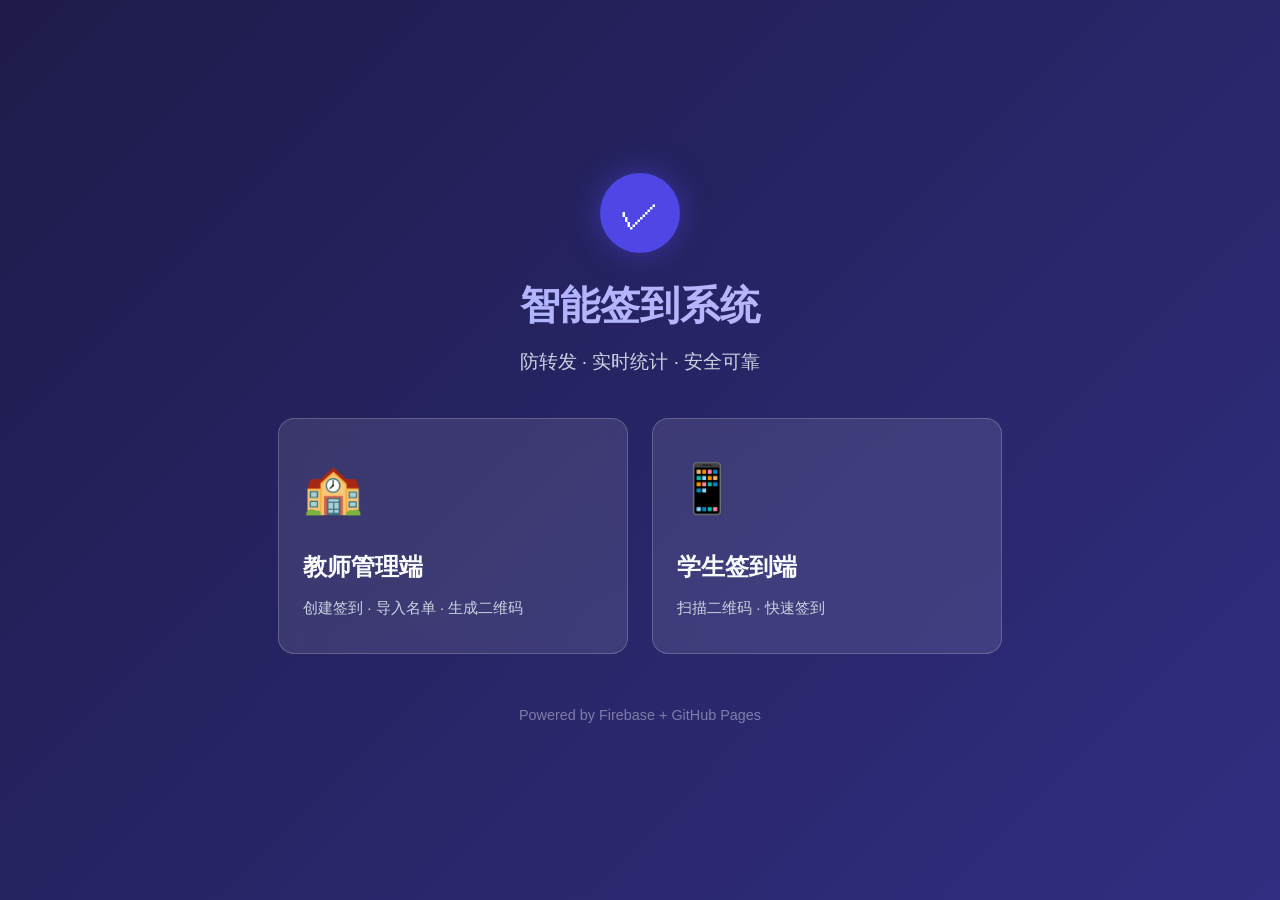
==== index.html @ e2896d46 "Initial commit: Smart Check-in System" ====
<!DOCTYPE html>
<html lang="zh-CN">
<head>
  <meta charset="UTF-8">
  <meta name="viewport" content="width=device-width, initial-scale=1.0">
  <title>智能签到系统</title>
  <link rel="stylesheet" href="css/style.css">
</head>
<body class="entry-page">
  <div class="entry-container">
    <div class="logo-area">
      <div class="logo-icon">✓</div>
      <h1>智能签到系统</h1>
      <p class="subtitle">防转发 · 实时统计 · 安全可靠</p>
    </div>
    <div class="role-cards">
      <a href="admin.html" class="role-card admin-card">
        <div class="card-icon">🏫</div>
        <div class="card-title">教师管理端</div>
        <div class="card-desc">创建签到 · 导入名单 · 生成二维码</div>
        <div class="card-arrow">→</div>
      </a>
      <a href="checkin.html" class="role-card student-card">
        <div class="card-icon">📱</div>
        <div class="card-title">学生签到端</div>
        <div class="card-desc">扫描二维码 · 快速签到</div>
        <div class="card-arrow">→</div>
      </a>
    </div>
    <div class="entry-footer">
      <span>Powered by Firebase + GitHub Pages</span>
    </div>
  </div>
</body>
</html>
---- css/style.css ----
:root {
  --primary-color: #4f46e5;
  --primary-hover: #4338ca;
  --success-color: #10b981;
  --danger-color: #ef4444;
  --warn-color: #f59e0b;
  --bg-gradient: linear-gradient(135deg, #1e1b4b 0%, #312e81 100%);
  --card-bg: rgba(255, 255, 255, 0.1);
  --card-border: rgba(255, 255, 255, 0.2);
  --text-main: #f8fafc;
  --text-muted: #cbd5e1;
  --border-radius: 16px;
  --transition: all 0.3s ease;
}

* {
  box-sizing: border-box;
  margin: 0;
  padding: 0;
  font-family: 'Inter', -apple-system, BlinkMacSystemFont, "Segoe UI", Roboto, Helvetica, Arial, sans-serif;
}

body {
  background: var(--bg-gradient);
  color: var(--text-main);
  min-height: 100vh;
  line-height: 1.6;
  overflow-x: hidden;
}

/* Glassmorphism utilities */
.glass-card {
  background: var(--card-bg);
  backdrop-filter: blur(12px);
  -webkit-backdrop-filter: blur(12px);
  border: 1px solid var(--card-border);
  border-radius: var(--border-radius);
  padding: 24px;
  box-shadow: 0 8px 32px 0 rgba(0, 0, 0, 0.2);
}

/* Entry Page */
.entry-page {
  display: flex;
  align-items: center;
  justify-content: center;
  padding: 20px;
}

.entry-container {
  max-width: 800px;
  width: 100%;
  text-align: center;
}

.logo-area {
  margin-bottom: 40px;
  animation: fadeInDown 0.8s ease-out;
}

.logo-icon {
  width: 80px;
  height: 80px;
  background: var(--primary-color);
  border-radius: 50%;
  display: flex;
  align-items: center;
  justify-content: center;
  font-size: 40px;
  margin: 0 auto 20px;
  box-shadow: 0 0 30px rgba(79, 70, 229, 0.5);
}

.logo-area h1 {
  font-size: 2.5rem;
  font-weight: 700;
  margin-bottom: 10px;
  background: linear-gradient(to right, #a5b4fc, #c4b5fd);
  -webkit-background-clip: text;
  -webkit-text-fill-color: transparent;
}

.subtitle {
  color: var(--text-muted);
  font-size: 1.2rem;
}

.role-cards {
  display: flex;
  gap: 24px;
  justify-content: center;
  flex-wrap: wrap;
  animation: fadeInUp 0.8s ease-out 0.2s both;
}

.role-card {
  flex: 1;
  min-width: 280px;
  max-width: 350px;
  background: var(--card-bg);
  backdrop-filter: blur(12px);
  border: 1px solid var(--card-border);
  border-radius: var(--border-radius);
  padding: 32px 24px;
  text-decoration: none;
  color: var(--text-main);
  transition: var(--transition);
  position: relative;
  overflow: hidden;
  text-align: left;
}

.role-card:hover {
  transform: translateY(-10px);
  background: rgba(255, 255, 255, 0.15);
  box-shadow: 0 15px 30px rgba(0,0,0,0.3);
  border-color: rgba(255, 255, 255, 0.3);
}

.admin-card:hover { border-bottom: 4px solid var(--primary-color); }
.student-card:hover { border-bottom: 4px solid var(--success-color); }

.card-icon {
  font-size: 48px;
  margin-bottom: 20px;
}

.card-title {
  font-size: 1.5rem;
  font-weight: 600;
  margin-bottom: 10px;
}

.card-desc {
  color: var(--text-muted);
  font-size: 0.95rem;
}

.card-arrow {
  position: absolute;
  bottom: 32px;
  right: 24px;
  font-size: 24px;
  opacity: 0;
  transform: translateX(-10px);
  transition: var(--transition);
}

.role-card:hover .card-arrow {
  opacity: 1;
  transform: translateX(0);
}

.entry-footer {
  margin-top: 50px;
  color: rgba(255,255,255,0.4);
  font-size: 0.9rem;
  animation: fadeIn 1s ease-out 0.5s both;
}

/* Buttons & Forms */
.btn {
  padding: 12px 24px;
  border-radius: 8px;
  border: none;
  font-weight: 600;
  font-size: 1rem;
  cursor: pointer;
  transition: var(--transition);
  display: inline-flex;
  align-items: center;
  justify-content: center;
  gap: 8px;
}

.btn-primary {
  background: var(--primary-color);
  color: white;
}
.btn-primary:hover { background: var(--primary-hover); box-shadow: 0 0 15px rgba(79, 70, 229, 0.5); }

.btn-success { background: var(--success-color); color: white; }
.btn-success:hover { background: #059669; box-shadow: 0 0 15px rgba(16, 185, 129, 0.5); }

.btn-danger { background: var(--danger-color); color: white; }
.btn-danger:hover { background: #dc2626; box-shadow: 0 0 15px rgba(239, 68, 68, 0.5); }

.btn-outline { background: transparent; border: 1px solid var(--card-border); color: var(--text-main); }
.btn-outline:hover { background: rgba(255,255,255,0.1); }

.btn-full { width: 100%; }
.btn-sm { padding: 8px 16px; font-size: 0.9rem; }

.form-group {
  margin-bottom: 20px;
  text-align: left;
}

.form-group label {
  display: block;
  margin-bottom: 8px;
  color: var(--text-muted);
  font-size: 0.95rem;
}

input[type="text"],
input[type="password"],
input[type="number"],
select {
  width: 100%;
  padding: 12px 16px;
  border-radius: 8px;
  border: 1px solid var(--card-border);
  background: rgba(0, 0, 0, 0.2);
  color: white;
  font-size: 1rem;
  transition: var(--transition);
}

input:focus, select:focus {
  outline: none;
  border-color: var(--primary-color);
  box-shadow: 0 0 0 2px rgba(79, 70, 229, 0.3);
  background: rgba(0, 0, 0, 0.3);
}

/* Animations */
@keyframes fadeInDown {
  from { opacity: 0; transform: translateY(-20px); }
  to { opacity: 1; transform: translateY(0); }
}
@keyframes fadeInUp {
  from { opacity: 0; transform: translateY(20px); }
  to { opacity: 1; transform: translateY(0); }
}
@keyframes fadeIn {
  from { opacity: 0; }
  to { opacity: 1; }
}

/* Overlay & Login */
.overlay {
  position: fixed;
  top: 0; left: 0; right: 0; bottom: 0;
  background: rgba(0,0,0,0.8);
  backdrop-filter: blur(5px);
  z-index: 1000;
  display: flex;
  align-items: center;
  justify-content: center;
  opacity: 0;
  pointer-events: none;
  transition: opacity 0.3s ease;
}
.overlay.active {
  opacity: 1;
  pointer-events: auto;
}

.login-card {
  width: 100%;
  max-width: 400px;
  text-align: center;
}

.login-logo { font-size: 48px; margin-bottom: 16px; }
.login-subtitle { color: var(--text-muted); margin-bottom: 24px; }
.error-msg { color: #fca5a5; background: rgba(239, 68, 68, 0.2); padding: 10px; border-radius: 8px; margin-top: 16px; font-size: 0.9rem;}
.login-hint { margin-top: 20px; font-size: 0.85rem; color: var(--text-muted); }

/* Admin Layout */
.admin-layout {
  display: flex;
  height: 100vh;
}
.admin-layout.hidden, .hidden { display: none !important; }

.sidebar {
  width: 260px;
  background: rgba(15, 23, 42, 0.6);
  backdrop-filter: blur(20px);
  border-right: 1px solid var(--card-border);
  display: flex;
  flex-direction: column;
}

.sidebar-logo {
  padding: 24px;
  display: flex;
  align-items: center;
  gap: 12px;
  font-size: 1.25rem;
  font-weight: 700;
  border-bottom: 1px solid var(--card-border);
}

.logo-mark {
  background: var(--primary-color);
  width: 32px; height: 32px;
  border-radius: 8px;
  display: flex; align-items: center; justify-content: center;
}

.nav-menu {
  list-style: none;
  padding: 24px 12px;
  flex: 1;
}

.nav-item {
  padding: 12px 16px;
  margin-bottom: 8px;
  border-radius: 8px;
  cursor: pointer;
  display: flex;
  align-items: center;
  gap: 12px;
  color: var(--text-muted);
  transition: var(--transition);
}

.nav-item:hover { background: rgba(255,255,255,0.05); color: white; }
.nav-item.active { background: var(--primary-color); color: white; box-shadow: 0 4px 12px rgba(79, 70, 229, 0.3); }

.sidebar-footer {
  padding: 24px;
  border-top: 1px solid var(--card-border);
}

.btn-logout {
  width: 100%;
  padding: 10px;
  background: transparent;
  border: 1px solid rgba(255,255,255,0.2);
  color: #fca5a5;
  border-radius: 8px;
  cursor: pointer;
  transition: var(--transition);
}
.btn-logout:hover { background: rgba(239, 68, 68, 0.2); }

.main-content {
  flex: 1;
  display: flex;
  flex-direction: column;
  overflow: hidden;
}

.content-header {
  padding: 24px 40px;
  display: flex;
  justify-content: space-between;
  align-items: center;
  border-bottom: 1px solid var(--card-border);
  background: rgba(0,0,0,0.1);
}

.header-left { display: flex; align-items: center; gap: 16px; }
.status-badge {
  padding: 4px 12px;
  border-radius: 20px;
  font-size: 0.85rem;
  font-weight: 600;
}
.status-badge.inactive { background: rgba(255,255,255,0.1); color: var(--text-muted); }
.status-badge.active { background: rgba(16, 185, 129, 0.2); color: #34d399; animation: pulse 2s infinite; }

@keyframes pulse {
  0% { box-shadow: 0 0 0 0 rgba(52, 211, 153, 0.4); }
  70% { box-shadow: 0 0 0 10px rgba(52, 211, 153, 0); }
  100% { box-shadow: 0 0 0 0 rgba(52, 211, 153, 0); }
}

.tab-content {
  flex: 1;
  padding: 32px 40px;
  overflow-y: auto;
  display: none;
}
.tab-content.active { display: block; animation: fadeIn 0.4s ease; }

/* Dashboard Grid */
.section-grid {
  display: grid;
  grid-template-columns: 1fr 1fr;
  gap: 24px;
  margin-bottom: 24px;
}

.card-title-sm {
  font-size: 1.1rem;
  font-weight: 600;
  margin-bottom: 20px;
  display: flex;
  align-items: center;
  gap: 8px;
}

/* QR Code Section */
.qr-card { text-align: center; display: flex; flex-direction: column; }
.qr-placeholder {
  flex: 1; display: flex; flex-direction: column; align-items: center; justify-content: center;
  color: var(--text-muted); border: 2px dashed var(--card-border); border-radius: 12px;
  min-height: 250px;
}
.qr-placeholder-icon { font-size: 48px; margin-bottom: 16px; opacity: 0.5; }

.qr-container { padding: 20px 0; }
#qrcode { background: white; padding: 16px; border-radius: 12px; display: inline-block; margin-bottom: 20px; }
.qr-info { background: rgba(0,0,0,0.2); border-radius: 8px; padding: 16px; }
.qr-countdown { font-size: 1.2rem; margin-bottom: 8px; }
.countdown-num { font-size: 1.5rem; font-weight: bold; color: var(--warn-color); padding: 0 8px; }
.qr-warning { font-size: 0.85rem; color: #fca5a5; }

/* Stats Strip */
.stats-strip {
  display: flex;
  justify-content: space-between;
  align-items: center;
  margin-bottom: 24px;
  padding: 20px 40px;
}
.stat-item { text-align: center; flex: 1; }
.stat-num { font-size: 2.5rem; font-weight: 700; margin-bottom: 4px; }
.stat-label { color: var(--text-muted); font-size: 0.9rem; }
.stat-divider { width: 1px; height: 50px; background: var(--card-border); }
.stat-item.present .stat-num { color: #34d399; }
.stat-item.absent .stat-num { color: #f87171; }

/* Feed */
.feed-header { display: flex; justify-content: space-between; align-items: center; margin-bottom: 16px; }
.checkin-feed { max-height: 300px; overflow-y: auto; border-radius: 8px; background: rgba(0,0,0,0.1); }
.feed-empty { padding: 40px; text-align: center; color: var(--text-muted); }
.feed-item {
  display: flex; justify-content: space-between; padding: 12px 16px;
  border-bottom: 1px solid var(--card-border); animation: fadeInDown 0.3s ease;
}
.feed-item:last-child { border-bottom: none; }
.feed-item-info { display: flex; align-items: center; gap: 12px; }
.feed-item-avatar { width: 32px; height: 32px; border-radius: 50%; background: var(--primary-color); display: flex; align-items: center; justify-content: center; font-size: 0.85rem; font-weight: bold;}
.feed-item-time { color: var(--text-muted); font-size: 0.85rem; }

/* Upload Area */
.upload-area {
  border: 2px dashed rgba(255,255,255,0.3); border-radius: 12px; padding: 40px 20px;
  text-align: center; cursor: pointer; transition: var(--transition); background: rgba(0,0,0,0.1);
  margin-bottom: 20px;
}
.upload-area:hover { border-color: var(--primary-color); background: rgba(79, 70, 229, 0.1); }
.upload-icon { font-size: 48px; margin-bottom: 16px; }
.upload-text { font-size: 1.1rem; margin-bottom: 8px; }
.upload-hint { color: var(--text-muted); font-size: 0.9rem; }

.table-wrap { overflow-x: auto; max-height: 400px; overflow-y: auto; }
.data-table { width: 100%; border-collapse: collapse; }
.data-table th, .data-table td { padding: 12px 16px; text-align: left; border-bottom: 1px solid var(--card-border); }
.data-table th { background: rgba(0,0,0,0.2); position: sticky; top: 0; z-index: 10; backdrop-filter: blur(10px); }

/* Checkin Mobile Page */
.checkin-page { padding: 0; overflow-y: auto; }
.checkin-screen {
  min-height: 100vh; display: flex; flex-direction: column;
  padding: 20px; position: absolute; top: 0; left: 0; width: 100%;
  opacity: 0; pointer-events: none; transition: opacity 0.4s ease;
}
.checkin-screen.active { opacity: 1; pointer-events: auto; position: relative; }

.checkin-header { text-align: center; margin: 40px 0 30px; }
.checkin-logo { width: 60px; height: 60px; background: var(--primary-color); border-radius: 50%; display: inline-flex; align-items: center; justify-content: center; font-size: 30px; margin-bottom: 16px; box-shadow: 0 0 20px rgba(79, 70, 229, 0.4); }
.session-info { color: var(--text-muted); margin-top: 8px; font-size: 0.9rem; }

.checkin-card {
  background: var(--card-bg); backdrop-filter: blur(12px); border: 1px solid var(--card-border);
  border-radius: 20px; padding: 30px 24px; max-width: 400px; width: 100%; margin: 0 auto;
  box-shadow: 0 10px 40px rgba(0,0,0,0.2);
}

.security-badge {
  background: rgba(16, 185, 129, 0.1); border: 1px solid rgba(16, 185, 129, 0.3);
  color: #34d399; padding: 10px; border-radius: 8px; text-align: center; margin-bottom: 24px;
  font-size: 0.9rem; font-weight: 500;
}

.token-timer { height: 4px; background: rgba(255,255,255,0.1); border-radius: 2px; margin-top: 8px; overflow: hidden; }
.timer-bar { height: 100%; background: #34d399; width: 100%; transform-origin: left; transition: width 1s linear; }

.checkin-input { padding: 16px !important; font-size: 1.1rem !important; margin-bottom: 8px; }
.btn-checkin { padding: 16px !important; font-size: 1.1rem !important; width: 100%; margin-top: 10px; }

.checkin-footer { text-align: center; margin-top: auto; padding-top: 40px; color: var(--text-muted); font-size: 0.8rem; }
.form-error { color: #fca5a5; background: rgba(239, 68, 68, 0.2); padding: 12px; border-radius: 8px; margin-top: 16px; text-align: center; font-size: 0.9rem;}

/* Status Screens */
#successState, #errorState, #alreadyState { justify-content: center; align-items: center; text-align: center; }
.result-icon { width: 80px; height: 80px; border-radius: 50%; display: flex; align-items: center; justify-content: center; font-size: 40px; margin-bottom: 24px; color: white; }
.success-icon { background: var(--success-color); box-shadow: 0 0 30px rgba(16, 185, 129, 0.4); }
.error-icon { background: var(--danger-color); box-shadow: 0 0 30px rgba(239, 68, 68, 0.4); }
.warn-icon { background: var(--warn-color); box-shadow: 0 0 30px rgba(245, 158, 11, 0.4); }

.success-animation { position: relative; margin-bottom: 30px; }
.success-ripple {
  position: absolute; top: 0; left: 0; width: 100%; height: 100%; border-radius: 50%;
  border: 2px solid var(--success-color); animation: ripple 2s infinite ease-out; z-index: -1;
}
@keyframes ripple {
  0% { transform: scale(1); opacity: 1; }
  100% { transform: scale(1.5); opacity: 0; }
}

.success-info { background: rgba(0,0,0,0.2); padding: 20px; border-radius: 12px; margin: 20px 0; width: 100%; max-width: 300px; }
.success-name { font-size: 1.2rem; font-weight: bold; margin-bottom: 8px; }
.success-time { color: #34d399; margin-bottom: 8px; }
.success-session { color: var(--text-muted); font-size: 0.9rem; }
.success-note { color: var(--text-muted); }

.loading-spinner {
  width: 50px; height: 50px; border: 4px solid rgba(255,255,255,0.1);
  border-left-color: var(--primary-color); border-radius: 50%;
  animation: spin 1s linear infinite; margin-bottom: 20px;
}
@keyframes spin { 100% { transform: rotate(360deg); } }

/* Toast */
.toast {
  position: fixed; bottom: 20px; left: 50%; transform: translateX(-50%) translateY(100px);
  background: rgba(15, 23, 42, 0.9); backdrop-filter: blur(10px); border: 1px solid var(--card-border);
  color: white; padding: 12px 24px; border-radius: 30px; z-index: 2000;
  transition: transform 0.3s cubic-bezier(0.175, 0.885, 0.32, 1.275), opacity 0.3s;
  opacity: 0; font-size: 0.95rem; box-shadow: 0 10px 25px rgba(0,0,0,0.3);
}
.toast.show { transform: translateX(-50%) translateY(0); opacity: 1; }
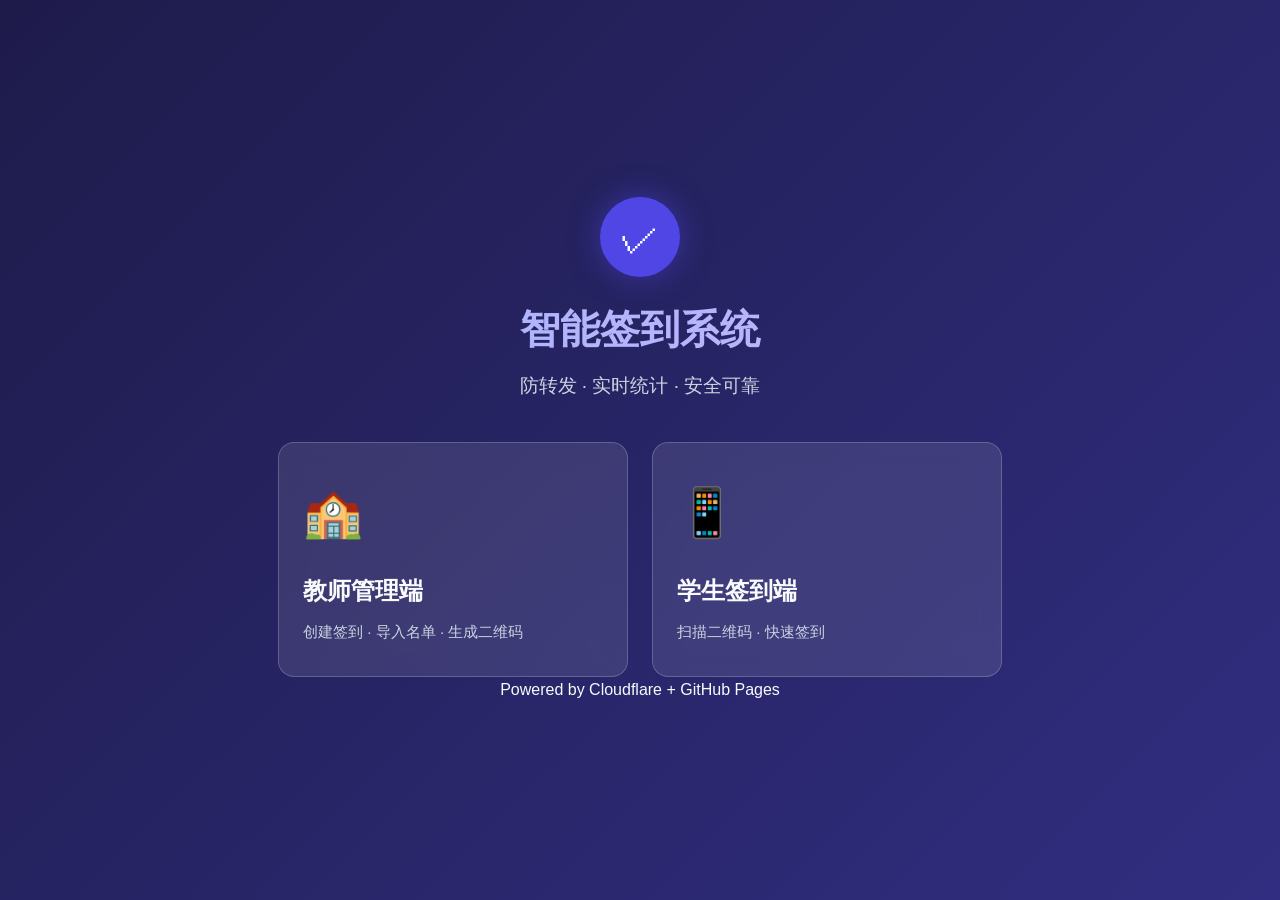
==== commit 03a73873: "Migrate to Cloudflare Workers" ====
--- a/index.html
+++ b/index.html
@@ -27,8 +27,8 @@
         <div class="card-arrow">→</div>
       </a>
     </div>
-    <div class="entry-footer">
-      <span>Powered by Firebase + GitHub Pages</span>
+    <div class="footer-text">
+      Powered by Cloudflare + GitHub Pages
     </div>
   </div>
 </body>
--- a/css/style.css
+++ b/css/style.css
@@ -204,6 +204,7 @@
 }
 
 input[type="text"],
+input[type="email"],
 input[type="password"],
 input[type="number"],
 select {
@@ -529,3 +530,68 @@
   opacity: 0; font-size: 0.95rem; box-shadow: 0 10px 25px rgba(0,0,0,0.3);
 }
 .toast.show { transform: translateX(-50%) translateY(0); opacity: 1; }
+
+/* Network Warning Banner */
+.network-warning {
+  position: fixed;
+  top: 0;
+  left: 0;
+  right: 0;
+  background: rgba(239, 68, 68, 0.95);
+  color: white;
+  text-align: center;
+  padding: 12px;
+  font-size: 0.9rem;
+  font-weight: 600;
+  z-index: 3000;
+  animation: slideDown 0.3s ease;
+}
+.network-warning.hidden { display: none; }
+@keyframes slideDown {
+  from { transform: translateY(-100%); }
+  to { transform: translateY(0); }
+}
+
+/* Loading Hints for Slow Networks */
+.loading-hint {
+  margin-top: 30px;
+  background: rgba(245, 158, 11, 0.15);
+  border: 1px solid rgba(245, 158, 11, 0.3);
+  border-radius: 12px;
+  padding: 20px;
+  max-width: 320px;
+  text-align: left;
+  animation: fadeIn 0.5s ease;
+}
+.loading-hint p {
+  font-weight: 600;
+  margin-bottom: 10px;
+  color: #fcd34d;
+}
+.loading-hint ul {
+  list-style: none;
+  padding: 0;
+}
+.loading-hint ul li {
+  padding: 6px 0;
+  color: var(--text-muted);
+  font-size: 0.9rem;
+}
+.loading-hint ul li::before {
+  content: "• ";
+  color: #fcd34d;
+}
+
+/* Retry Button */
+.retry-btn {
+  margin-top: 20px;
+  padding: 12px 32px !important;
+}
+
+/* Responsive improvements for mobile */
+@media (max-width: 480px) {
+  .checkin-card { padding: 24px 18px; }
+  .checkin-input { padding: 14px 12px !important; font-size: 1rem !important; }
+  .btn-checkin { padding: 14px !important; font-size: 1rem !important; }
+  .checkin-header h1 { font-size: 1.5rem; }
+}
